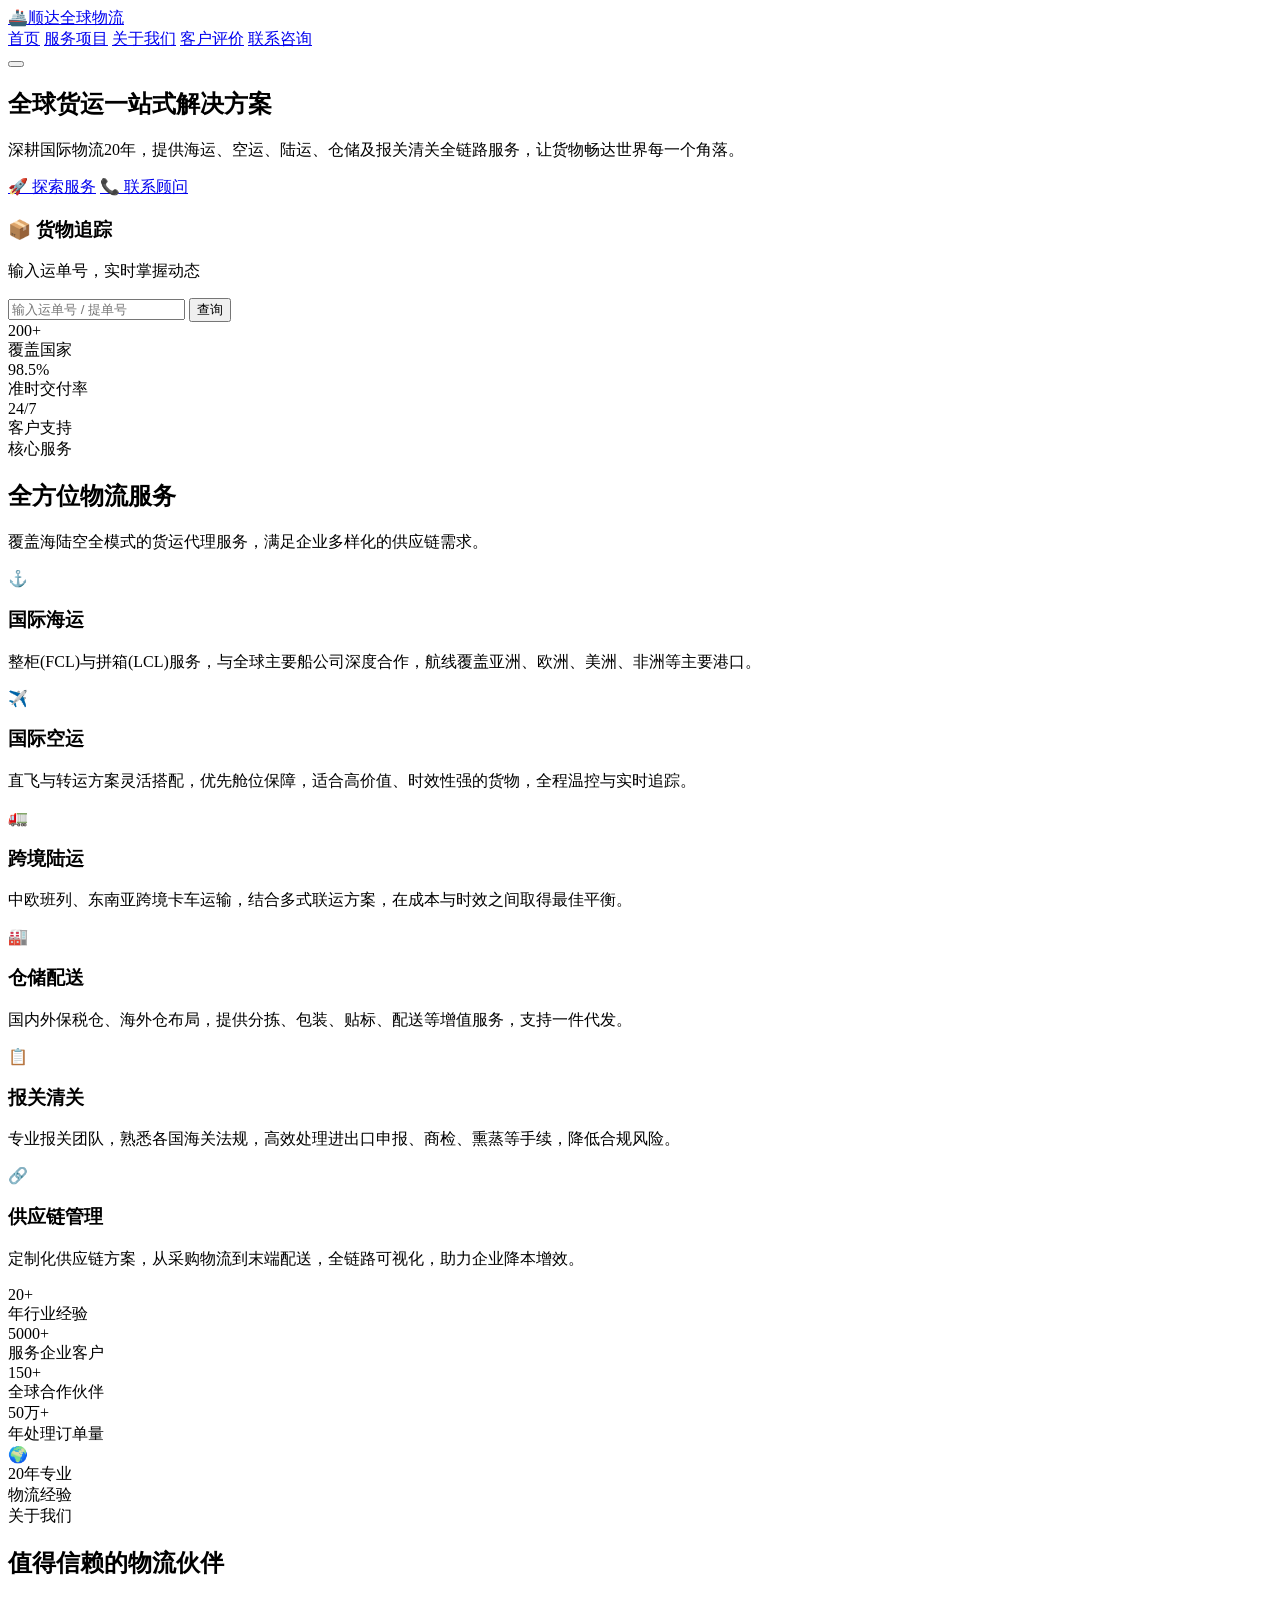
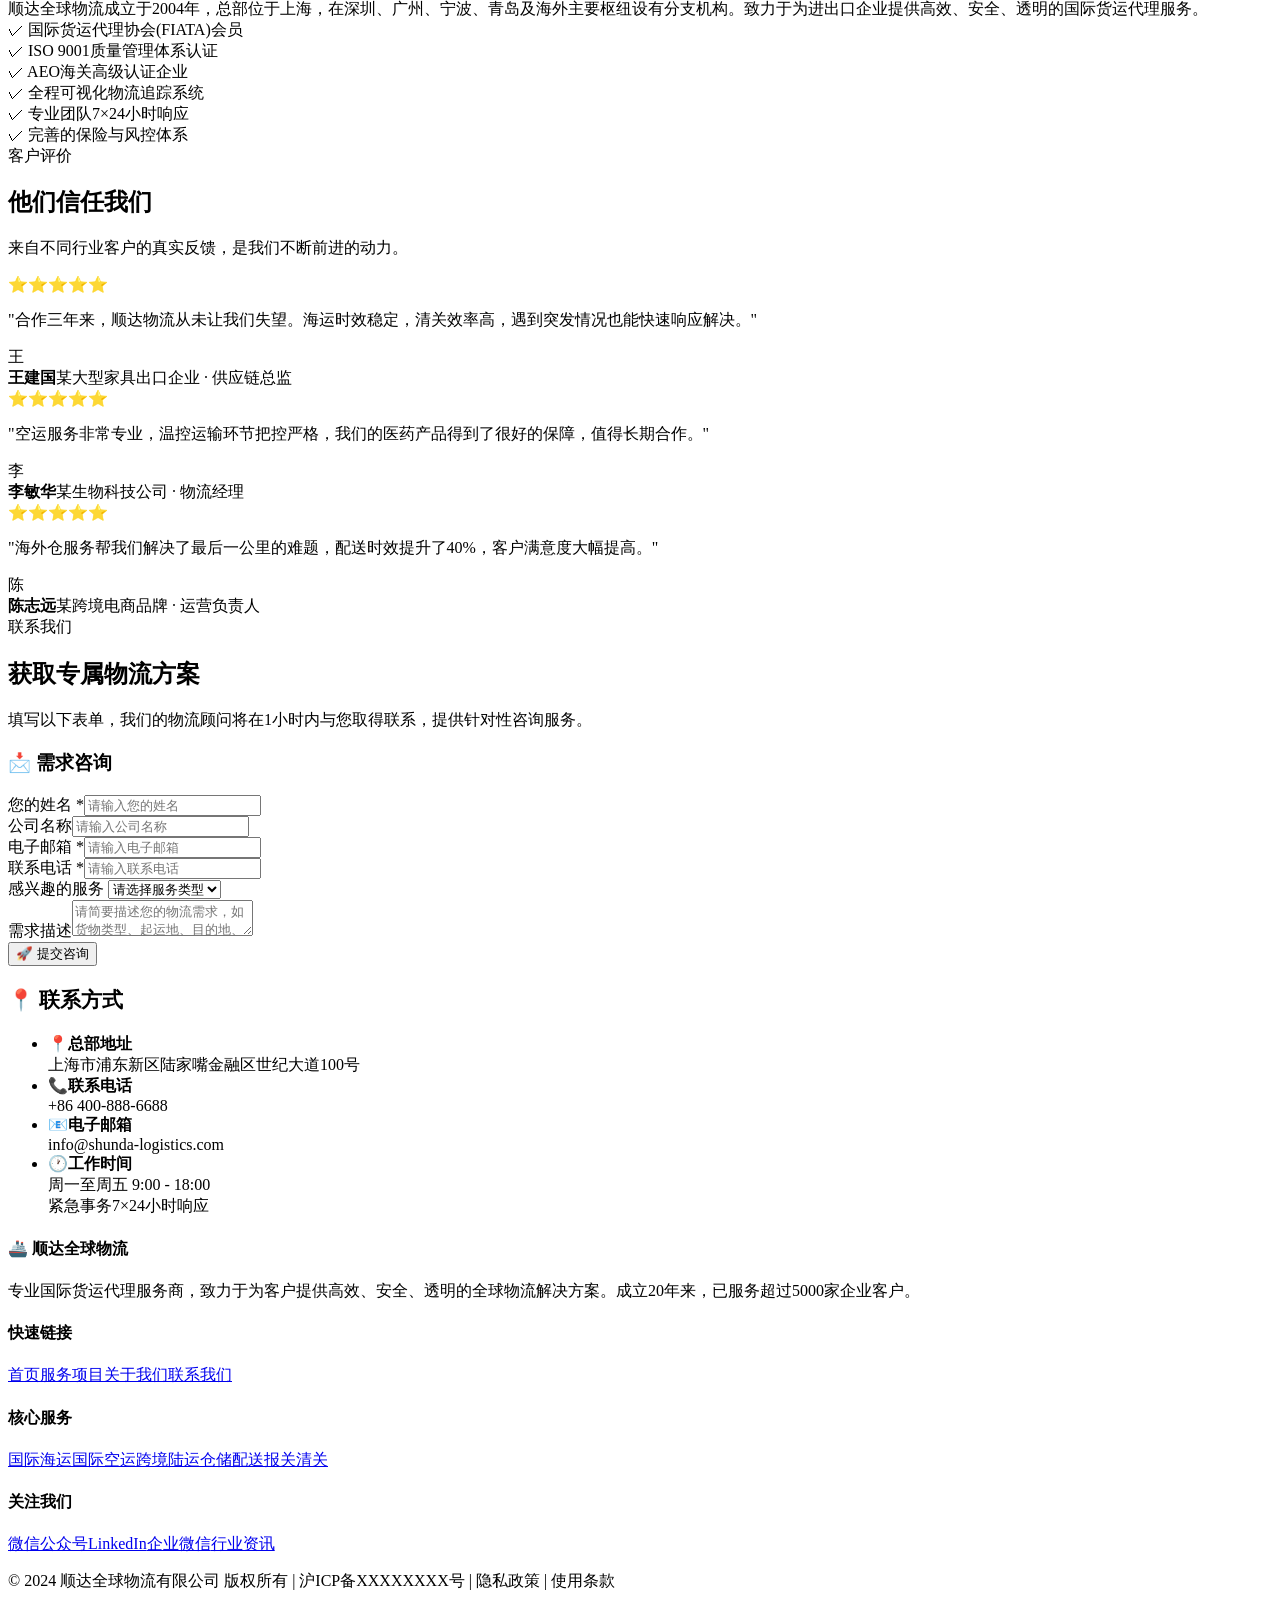
==== ywhy.html @ 7a12a0d1 "Create ywhy.html" ====
<!DOCTYPE html>
<html lang="zh-CN">
<head>
  <meta charset="UTF-8">
  <meta name="viewport" content="width=device-width, initial-scale=1.0">
  <title>顺达全球物流 - 国际货运代理专家</title>
  <meta name="description" content="顺达全球物流，专业提供国际海运、空运、陆运、仓储配送及报关清关一站式货运代理服务，覆盖全球200+国家和地区。">
  <meta name="keywords" content="货代,货运代理,国际物流,海运,空运,仓储,报关,供应链">
  <link rel="stylesheet" type="text/css" href="官网.css">

</head>
<body>
<header class="header" id="header">
  <div class="header-inner">
    <a href="#" class="logo"><span class="logo-icon">🚢</span>顺达全球物流</a>
    <nav class="nav" id="nav">
      <a href="#home">首页</a>
      <a href="#services">服务项目</a>
      <a href="#about">关于我们</a>
      <a href="#testimonials">客户评价</a>
      <a href="#contact" class="btn-header">联系咨询</a>
    </nav>
    <button class="hamburger" id="hamburger" aria-label="菜单"><span></span><span></span><span></span></button>
  </div>
</header>
<div class="nav-overlay" id="navOverlay"></div>

<section class="hero" id="home">
  <div class="hero-bg-pattern"></div>
  <div class="hero-content">
    <div class="hero-text animate-on-scroll">
      <h1>全球货运<span>一站式</span>解决方案</h1>
      <p>深耕国际物流20年，提供海运、空运、陆运、仓储及报关清关全链路服务，让货物畅达世界每一个角落。</p>
      <div class="hero-buttons">
        <a href="#services" class="btn btn-primary">🚀 探索服务</a>
        <a href="#contact" class="btn btn-outline">📞 联系顾问</a>
      </div>
    </div>
    <div class="hero-visual animate-on-scroll">
      <div class="hero-card">
        <h3>📦 货物追踪</h3>
        <p class="sub">输入运单号，实时掌握动态</p>
        <div class="tracking-row">
          <input type="text" placeholder="输入运单号 / 提单号" aria-label="运单号">
          <button class="btn-sm">查询</button>
        </div>
        <div class="hero-stats">
          <div class="stat"><div class="num">200+</div><div class="label">覆盖国家</div></div>
          <div class="stat"><div class="num">98.5%</div><div class="label">准时交付率</div></div>
          <div class="stat"><div class="num">24/7</div><div class="label">客户支持</div></div>
        </div>
      </div>
    </div>
  </div>
</section>

<section class="section" id="services">
  <div class="section-inner">
    <span class="section-label">核心服务</span>
    <h2 class="section-title">全方位物流服务</h2>
    <p class="section-desc">覆盖海陆空全模式的货运代理服务，满足企业多样化的供应链需求。</p>
    <div class="services-grid">
      <div class="service-card animate-on-scroll"><div class="service-icon ocean">⚓</div><h3>国际海运</h3><p>整柜(FCL)与拼箱(LCL)服务，与全球主要船公司深度合作，航线覆盖亚洲、欧洲、美洲、非洲等主要港口。</p></div>
      <div class="service-card animate-on-scroll"><div class="service-icon air">✈️</div><h3>国际空运</h3><p>直飞与转运方案灵活搭配，优先舱位保障，适合高价值、时效性强的货物，全程温控与实时追踪。</p></div>
      <div class="service-card animate-on-scroll"><div class="service-icon land">🚛</div><h3>跨境陆运</h3><p>中欧班列、东南亚跨境卡车运输，结合多式联运方案，在成本与时效之间取得最佳平衡。</p></div>
      <div class="service-card animate-on-scroll"><div class="service-icon warehouse">🏭</div><h3>仓储配送</h3><p>国内外保税仓、海外仓布局，提供分拣、包装、贴标、配送等增值服务，支持一件代发。</p></div>
      <div class="service-card animate-on-scroll"><div class="service-icon customs">📋</div><h3>报关清关</h3><p>专业报关团队，熟悉各国海关法规，高效处理进出口申报、商检、熏蒸等手续，降低合规风险。</p></div>
      <div class="service-card animate-on-scroll"><div class="service-icon supply">🔗</div><h3>供应链管理</h3><p>定制化供应链方案，从采购物流到末端配送，全链路可视化，助力企业降本增效。</p></div>
    </div>
  </div>
</section>

<section class="stats-section">
  <div class="stats-grid">
    <div class="stat-item"><div class="stat-num">20+</div><div class="stat-label">年行业经验</div></div>
    <div class="stat-item"><div class="stat-num">5000+</div><div class="stat-label">服务企业客户</div></div>
    <div class="stat-item"><div class="stat-num">150+</div><div class="stat-label">全球合作伙伴</div></div>
    <div class="stat-item"><div class="stat-num">50万+</div><div class="stat-label">年处理订单量</div></div>
  </div>
</section>

<section class="section" id="about">
  <div class="section-inner">
    <div class="about-grid">
      <div class="about-image-wrapper animate-on-scroll">
        <span class="about-image-placeholder">🌍</span>
        <div class="about-badge"><span class="years">20</span><span class="years-label">年专业<br>物流经验</span></div>
      </div>
      <div class="animate-on-scroll">
        <span class="section-label">关于我们</span>
        <h2 class="section-title">值得信赖的物流伙伴</h2>
        <p class="section-desc" style="margin-bottom:0;">顺达全球物流成立于2004年，总部位于上海，在深圳、广州、宁波、青岛及海外主要枢纽设有分支机构。致力于为进出口企业提供高效、安全、透明的国际货运代理服务。</p>
        <div class="about-features">
          <div class="about-feature"><span class="check">✓</span> 国际货运代理协会(FIATA)会员</div>
          <div class="about-feature"><span class="check">✓</span> ISO 9001质量管理体系认证</div>
          <div class="about-feature"><span class="check">✓</span> AEO海关高级认证企业</div>
          <div class="about-feature"><span class="check">✓</span> 全程可视化物流追踪系统</div>
          <div class="about-feature"><span class="check">✓</span> 专业团队7×24小时响应</div>
          <div class="about-feature"><span class="check">✓</span> 完善的保险与风控体系</div>
        </div>
      </div>
    </div>
  </div>
</section>

<section class="section" id="testimonials" style="background:var(--light-bg);">
  <div class="section-inner">
    <span class="section-label">客户评价</span>
    <h2 class="section-title">他们信任我们</h2>
    <p class="section-desc">来自不同行业客户的真实反馈，是我们不断前进的动力。</p>
    <div class="testimonials-grid">
      <div class="testimonial-card animate-on-scroll"><div class="stars">⭐⭐⭐⭐⭐</div><p class="quote">"合作三年来，顺达物流从未让我们失望。海运时效稳定，清关效率高，遇到突发情况也能快速响应解决。"</p><div class="author"><div class="avatar">王</div><div class="author-info"><strong>王建国</strong><span>某大型家具出口企业 · 供应链总监</span></div></div></div>
      <div class="testimonial-card animate-on-scroll"><div class="stars">⭐⭐⭐⭐⭐</div><p class="quote">"空运服务非常专业，温控运输环节把控严格，我们的医药产品得到了很好的保障，值得长期合作。"</p><div class="author"><div class="avatar">李</div><div class="author-info"><strong>李敏华</strong><span>某生物科技公司 · 物流经理</span></div></div></div>
      <div class="testimonial-card animate-on-scroll"><div class="stars">⭐⭐⭐⭐⭐</div><p class="quote">"海外仓服务帮我们解决了最后一公里的难题，配送时效提升了40%，客户满意度大幅提高。"</p><div class="author"><div class="avatar">陈</div><div class="author-info"><strong>陈志远</strong><span>某跨境电商品牌 · 运营负责人</span></div></div></div>
    </div>
  </div>
</section>

<section class="section contact-section" id="contact">
  <div class="section-inner">
    <span class="section-label">联系我们</span>
    <h2 class="section-title">获取专属物流方案</h2>
    <p class="section-desc">填写以下表单，我们的物流顾问将在1小时内与您取得联系，提供针对性咨询服务。</p>
    <div class="contact-grid">
      <div class="contact-form animate-on-scroll">
        <h3>📩 需求咨询</h3>
        <form id="contactForm">
          <div class="form-group"><label for="name">您的姓名 *</label><input type="text" id="name" placeholder="请输入您的姓名" required></div>
          <div class="form-group"><label for="company">公司名称</label><input type="text" id="company" placeholder="请输入公司名称"></div>
          <div class="form-group"><label for="email">电子邮箱 *</label><input type="email" id="email" placeholder="请输入电子邮箱" required></div>
          <div class="form-group"><label for="phone">联系电话 *</label><input type="tel" id="phone" placeholder="请输入联系电话" required></div>
          <div class="form-group"><label for="service">感兴趣的服务</label>
            <select id="service">
              <option value="">请选择服务类型</option>
              <option value="ocean">国际海运</option><option value="air">国际空运</option><option value="land">跨境陆运</option>
              <option value="warehouse">仓储配送</option><option value="customs">报关清关</option><option value="supply">供应链管理</option><option value="other">其他</option>
            </select>
          </div>
          <div class="form-group"><label for="message">需求描述</label><textarea id="message" placeholder="请简要描述您的物流需求，如货物类型、起运地、目的地、预计货量等"></textarea></div>
          <button type="submit" class="btn-submit">🚀 提交咨询</button>
        </form>
      </div>
      <div class="animate-on-scroll">
        <h3 style="margin-bottom:20px; font-size:1.3rem;">📍 联系方式</h3>
        <ul class="contact-info-list">
          <li><span class="info-icon">📍</span><span><strong>总部地址</strong><br>上海市浦东新区陆家嘴金融区世纪大道100号</span></li>
          <li><span class="info-icon">📞</span><span><strong>联系电话</strong><br>+86 400-888-6688</span></li>
          <li><span class="info-icon">📧</span><span><strong>电子邮箱</strong><br>info@shunda-logistics.com</span></li>
          <li><span class="info-icon">🕐</span><span><strong>工作时间</strong><br>周一至周五 9:00 - 18:00<br>紧急事务7×24小时响应</span></li>
        </ul>
      </div>
    </div>
  </div>
</section>

<footer class="footer">
  <div class="footer-grid">
    <div><h4>🚢 顺达全球物流</h4><p>专业国际货运代理服务商，致力于为客户提供高效、安全、透明的全球物流解决方案。成立20年来，已服务超过5000家企业客户。</p></div>
    <div><h4>快速链接</h4><a href="#home">首页</a><a href="#services">服务项目</a><a href="#about">关于我们</a><a href="#contact">联系我们</a></div>
    <div><h4>核心服务</h4><a href="#services">国际海运</a><a href="#services">国际空运</a><a href="#services">跨境陆运</a><a href="#services">仓储配送</a><a href="#services">报关清关</a></div>
    <div><h4>关注我们</h4><a href="#">微信公众号</a><a href="#">LinkedIn</a><a href="#">企业微信</a><a href="#">行业资讯</a></div>
  </div>
  <div class="footer-bottom"><p>© 2024 顺达全球物流有限公司 版权所有 | 沪ICP备XXXXXXXX号 | 隐私政策 | 使用条款</p></div>
</footer>

<script>
  const hamburger = document.getElementById('hamburger');
  const nav = document.getElementById('nav');
  const navOverlay = document.getElementById('navOverlay');
  function toggleMenu() {
    hamburger.classList.toggle('active');
    nav.classList.toggle('active');
    navOverlay.classList.toggle('active');
    document.body.style.overflow = nav.classList.contains('active') ? 'hidden' : '';
  }
  hamburger.addEventListener('click', toggleMenu);
  navOverlay.addEventListener('click', toggleMenu);
  nav.querySelectorAll('a').forEach(link => link.addEventListener('click', () => { if (nav.classList.contains('active')) toggleMenu(); }));

  const header = document.getElementById('header');
  window.addEventListener('scroll', () => header.classList.toggle('scrolled', window.scrollY > 50));

  const observer = new IntersectionObserver((entries) => {
    entries.forEach(entry => { if (entry.isIntersecting) { entry.target.style.opacity = '1'; observer.unobserve(entry.target); } });
  }, { threshold: 0.15 });
  document.querySelectorAll('.animate-on-scroll').forEach(el => observer.observe(el));

  const contactForm = document.getElementById('contactForm');
  contactForm.addEventListener('submit', function(e) {
    e.preventDefault();
    const name = document.getElementById('name').value.trim();
    const email = document.getElementById('email').value.trim();
    const phone = document.getElementById('phone').value.trim();
    if (!name || !email || !phone) { alert('请填写必填字段（姓名、邮箱、电话）。'); return; }
    if (!/^\S+@\S+\.\S+$/.test(email)) { alert('请输入有效的电子邮箱地址。'); return; }
    const btn = contactForm.querySelector('.btn-submit');
    const original = btn.textContent;
    btn.textContent = '提交中...'; btn.disabled = true; btn.style.opacity = '0.7';
    setTimeout(() => {
      alert('✅ 感谢您的咨询！我们的物流顾问将尽快与您联系。');
      contactForm.reset();
      btn.textContent = original; btn.disabled = false; btn.style.opacity = '1';
    }, 1200);
  });

  document.querySelectorAll('a[href^="#"]').forEach(anchor => {
    anchor.addEventListener('click', function(e) {
      const id = this.getAttribute('href'); if (id === '#') return;
      const target = document.querySelector(id);
      if (target) {
        e.preventDefault();
        window.scrollTo({ top: target.getBoundingClientRect().top + window.pageYOffset - 75, behavior: 'smooth' });
      }
    });
  });
</script>
</body>
</html>
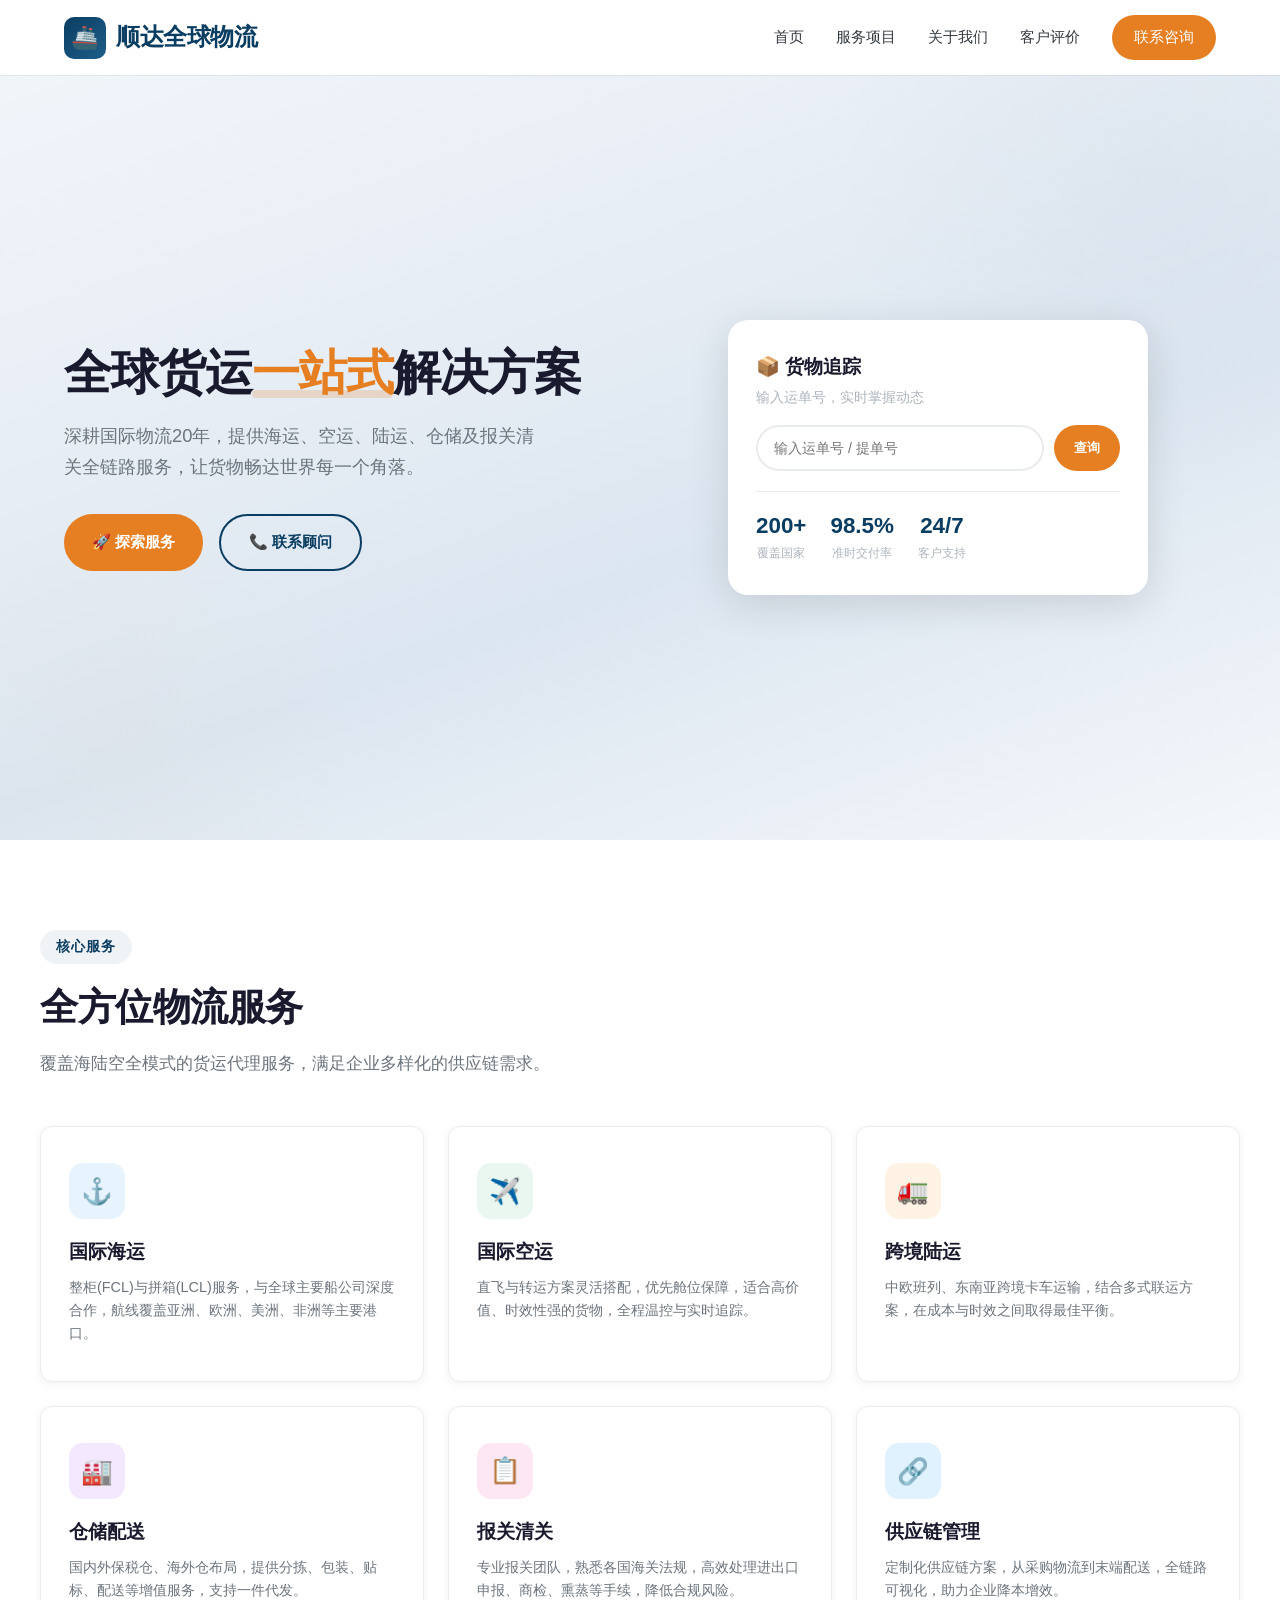
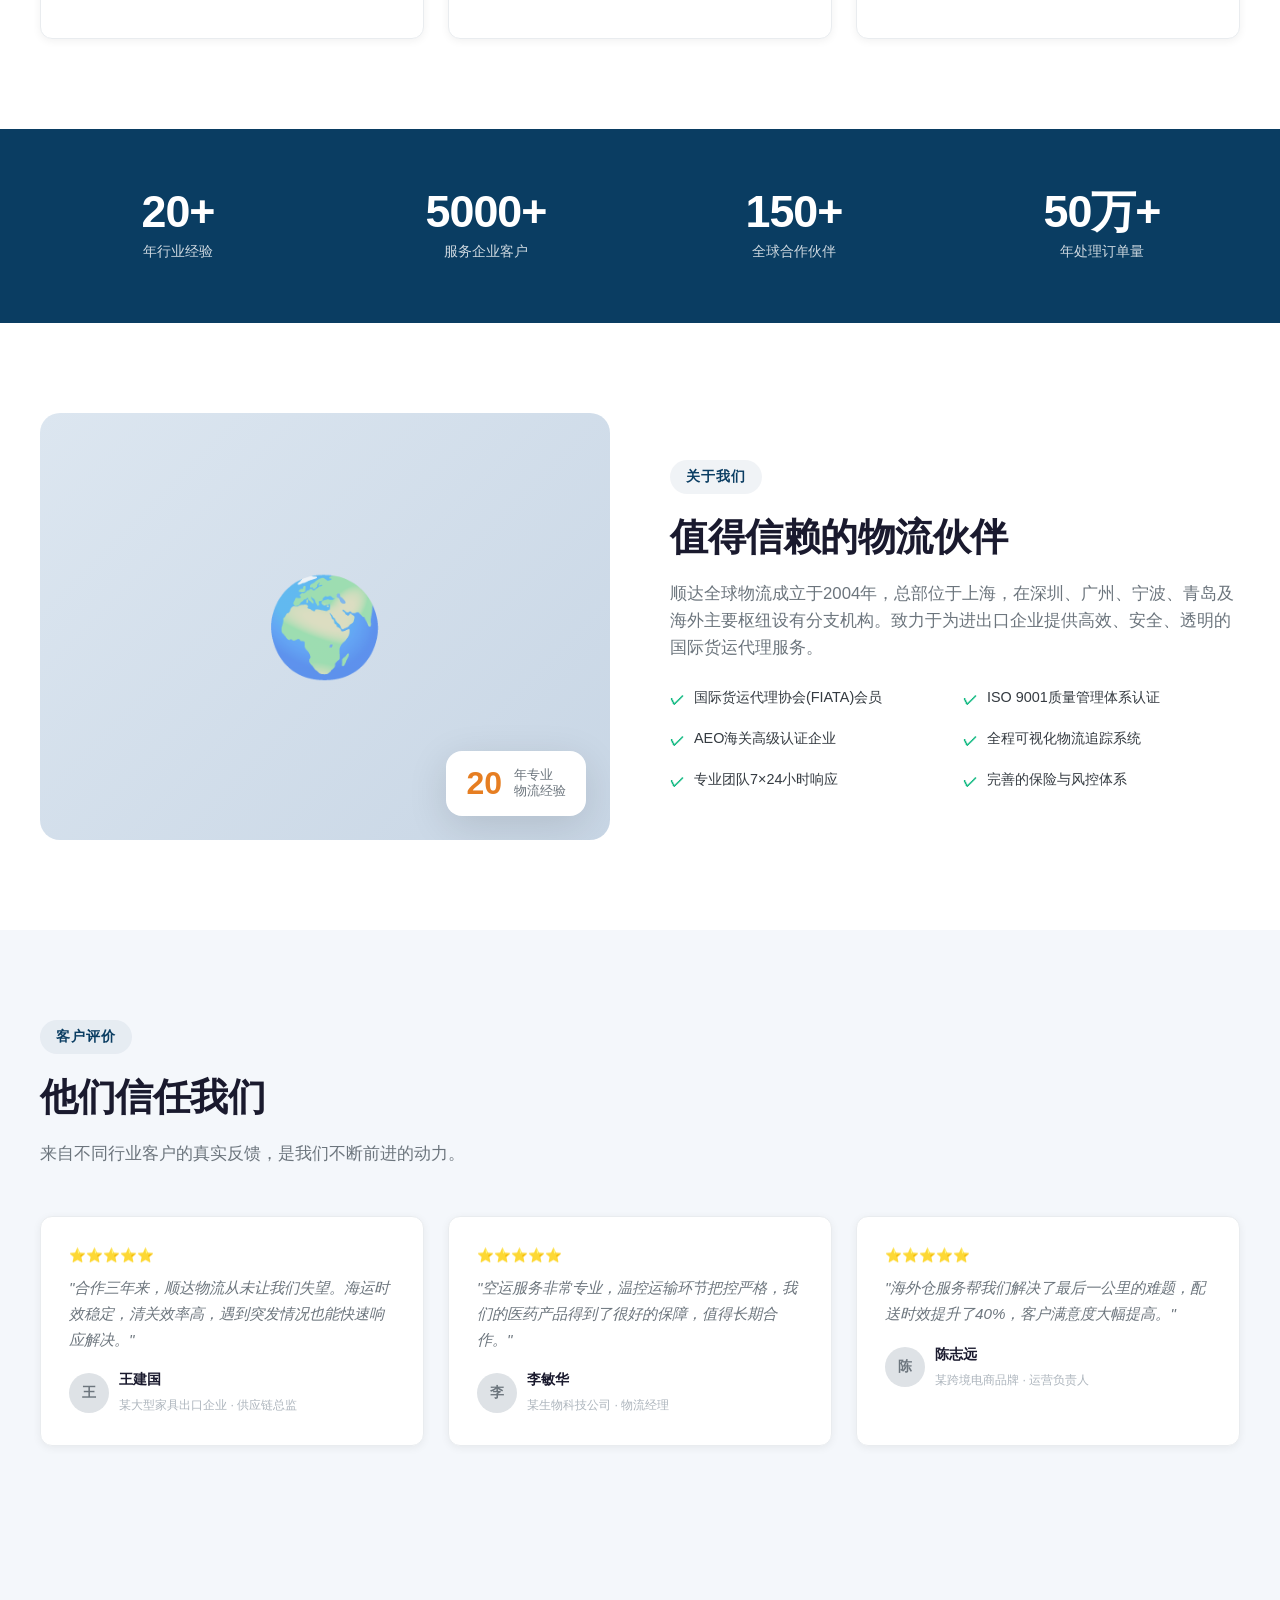
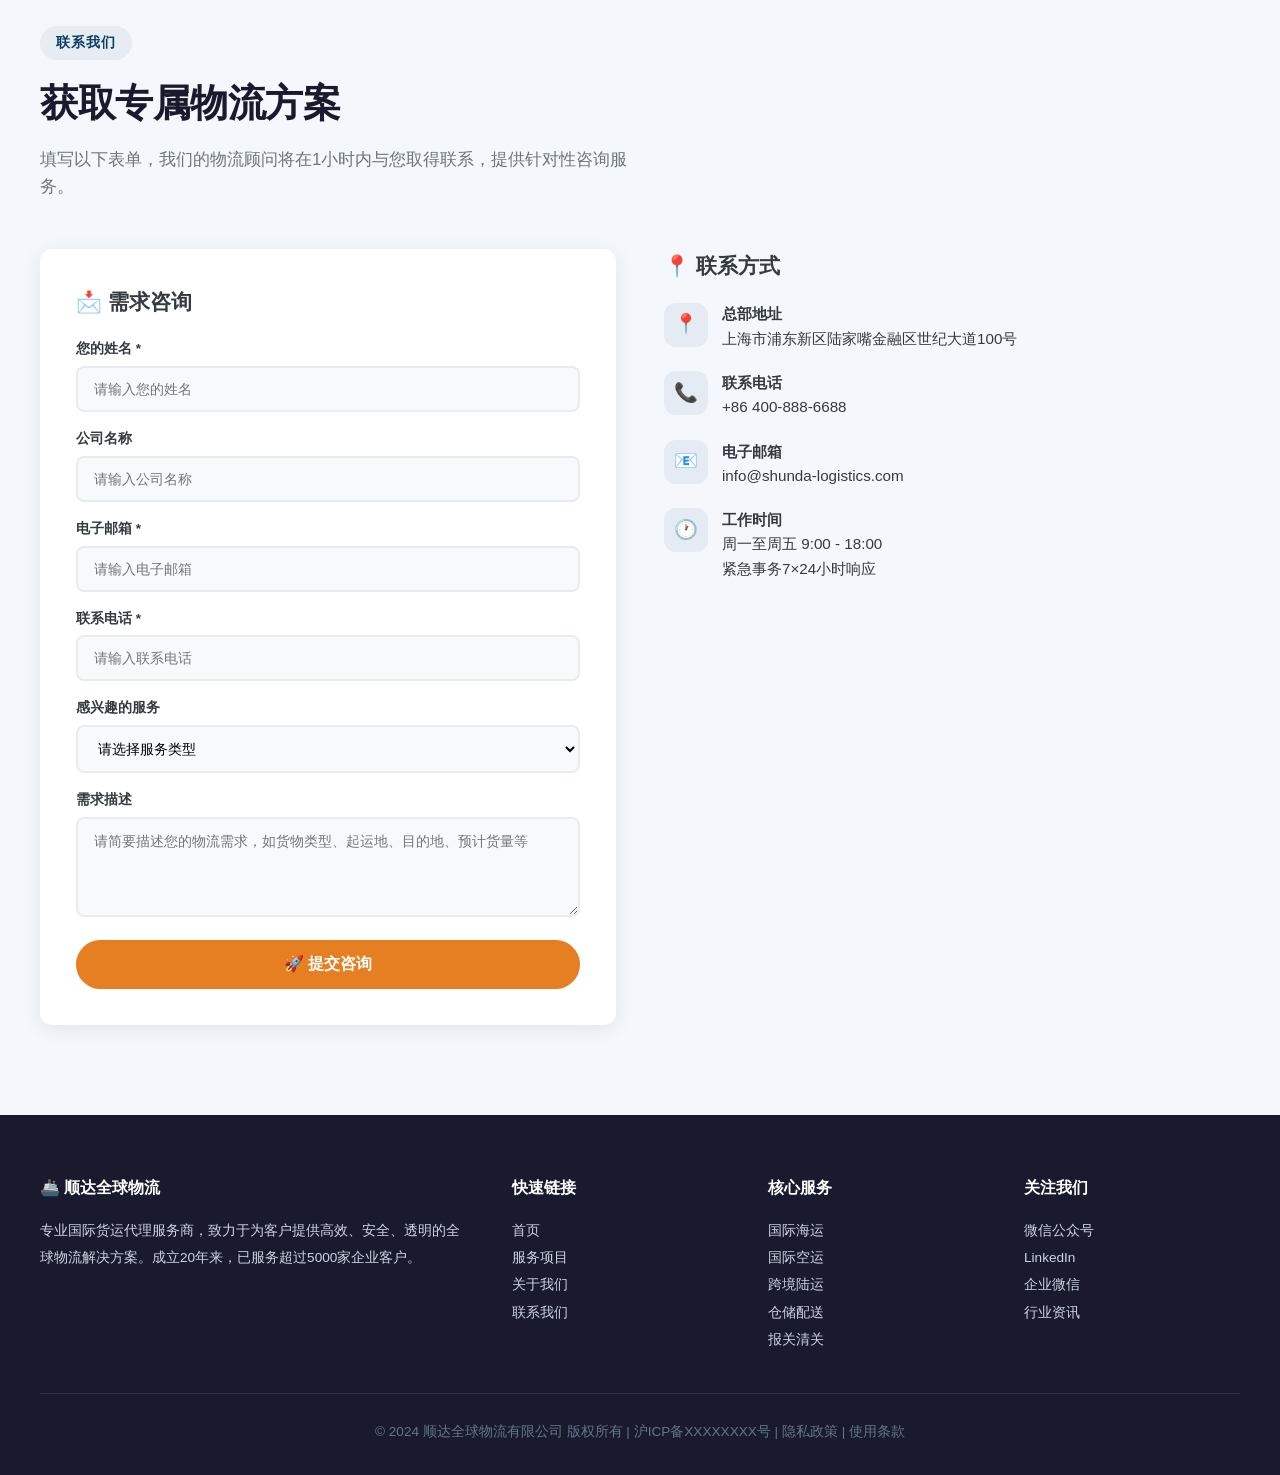
==== commit 16228d15: "Update ywhy.html" ====
--- a/ywhy.html
+++ b/ywhy.html
@@ -6,7 +6,7 @@
   <title>顺达全球物流 - 国际货运代理专家</title>
   <meta name="description" content="顺达全球物流，专业提供国际海运、空运、陆运、仓储配送及报关清关一站式货运代理服务，覆盖全球200+国家和地区。">
   <meta name="keywords" content="货代,货运代理,国际物流,海运,空运,仓储,报关,供应链">
-  <link rel="stylesheet" type="text/css" href="官网.css">
+  <link rel="stylesheet" type="text/css" href="ywhy.css">
 
 </head>
 <body>
--- a/ywhy.css
+++ b/ywhy.css
@@ -0,0 +1,315 @@
+
+:root {
+  --primary: #0a3d62;
+  --primary-light: #1e5f8a;
+  --accent: #e67e22;
+  --accent-hover: #d35400;
+  --white: #ffffff;
+  --light-bg: #f4f7fb;
+  --gray-100: #f8f9fa;
+  --gray-200: #e9ecef;
+  --gray-300: #dee2e6;
+  --gray-400: #adb5bd;
+  --gray-600: #6c757d;
+  --gray-800: #343a40;
+  --gray-900: #1a1a2e;
+  --shadow-sm: 0 2px 8px rgba(0,0,0,0.06);
+  --shadow: 0 4px 20px rgba(0,0,0,0.08);
+  --shadow-lg: 0 10px 40px rgba(0,0,0,0.12);
+  --radius: 12px;
+  --radius-sm: 8px;
+  --transition: 0.3s cubic-bezier(0.4,0,0.2,1);
+  --max-width: 1200px;
+  --header-height: 75px;
+}
+* { margin:0; padding:0; box-sizing:border-box; }
+html { scroll-behavior:smooth; scroll-padding-top: var(--header-height); }
+body {
+  font-family: 'Segoe UI','PingFang SC','Microsoft YaHei','Helvetica Neue',sans-serif;
+  line-height:1.6; color:var(--gray-800); background:var(--white);
+  overflow-x:hidden; -webkit-font-smoothing:antialiased;
+}
+
+/* HEADER */
+.header {
+  position:fixed; top:0; left:0; width:100%; height:var(--header-height);
+  background:rgba(255,255,255,0.96); backdrop-filter:blur(16px);
+  -webkit-backdrop-filter:blur(16px); box-shadow:0 1px 0 rgba(0,0,0,0.05);
+  z-index:1000; transition:var(--transition);
+}
+.header.scrolled { box-shadow:var(--shadow-sm); }
+.header-inner {
+  max-width:var(--max-width); margin:0 auto; padding:0 24px;
+  height:100%; display:flex; align-items:center; justify-content:space-between;
+}
+.logo {
+  display:flex; align-items:center; gap:10px; text-decoration:none;
+  color:var(--primary); font-weight:700; font-size:1.5rem; letter-spacing:-0.5px;
+}
+.logo-icon {
+  width:42px; height:42px; background:linear-gradient(135deg,var(--primary),var(--primary-light));
+  border-radius:10px; display:flex; align-items:center; justify-content:center;
+  color:#fff; font-size:1.4rem;
+}
+.nav { display:flex; align-items:center; gap:32px; }
+.nav a {
+  text-decoration:none; color:var(--gray-800); font-weight:500; font-size:0.95rem;
+  position:relative; transition:var(--transition); white-space:nowrap;
+}
+.nav a::after {
+  content:''; position:absolute; bottom:-6px; left:0; width:0; height:2px;
+  background:var(--accent); border-radius:2px; transition:width 0.3s;
+}
+.nav a:hover { color:var(--primary); }
+.nav a:hover::after { width:100%; }
+.btn-header {
+  background:var(--accent); color:#fff !important; padding:10px 22px;
+  border-radius:50px; font-weight:600; transition:var(--transition);
+  text-decoration:none; font-size:0.9rem;
+}
+.btn-header:hover {
+  background:var(--accent-hover); transform:translateY(-1px);
+  box-shadow:0 4px 14px rgba(230,126,34,0.35);
+}
+.btn-header::after { display:none !important; }
+
+.hamburger {
+  display:none; flex-direction:column; gap:5px; cursor:pointer;
+  background:none; border:none; padding:8px; z-index:1001;
+}
+.hamburger span {
+  width:26px; height:2.5px; background:var(--gray-800);
+  border-radius:2px; transition:var(--transition);
+}
+.hamburger.active span:nth-child(1) { transform:rotate(45deg) translate(5px,5px); }
+.hamburger.active span:nth-child(2) { opacity:0; }
+.hamburger.active span:nth-child(3) { transform:rotate(-45deg) translate(5px,-5px); }
+
+/* HERO */
+.hero {
+  margin-top:var(--header-height); min-height:85vh; display:flex;
+  align-items:center; position:relative;
+  background:linear-gradient(160deg,#f0f5fa 0%,#e8eef5 30%,#dce6f0 60%,#f4f7fb 100%);
+  overflow:hidden;
+}
+.hero-bg-pattern { position:absolute; inset:0; pointer-events:none; opacity:0.35; }
+.hero-bg-pattern::before {
+  content:''; position:absolute; top:-30%; right:-15%; width:650px; height:650px;
+  border-radius:50%; background:radial-gradient(circle,rgba(10,61,98,0.08) 0%,transparent 70%);
+}
+.hero-bg-pattern::after {
+  content:''; position:absolute; bottom:-20%; left:-10%; width:500px; height:500px;
+  border-radius:50%; background:radial-gradient(circle,rgba(230,126,34,0.06) 0%,transparent 70%);
+}
+.hero-content {
+  max-width:var(--max-width); margin:0 auto; padding:40px 24px;
+  display:grid; grid-template-columns:1fr 1fr; gap:40px; align-items:center;
+  position:relative; z-index:1; width:100%;
+}
+.hero-text h1 {
+  font-size:3rem; font-weight:800; color:var(--gray-900);
+  line-height:1.2; letter-spacing:-1px; margin-bottom:18px;
+}
+.hero-text h1 span {
+  color:var(--accent); position:relative; display:inline-block;
+}
+.hero-text h1 span::after {
+  content:''; position:absolute; bottom:4px; left:0; width:100%; height:8px;
+  background:rgba(230,126,34,0.2); border-radius:4px; z-index:-1;
+}
+.hero-text p {
+  font-size:1.15rem; color:var(--gray-600); margin-bottom:32px;
+  max-width:480px; line-height:1.7;
+}
+.hero-buttons { display:flex; gap:16px; flex-wrap:wrap; }
+.btn {
+  display:inline-flex; align-items:center; gap:8px; padding:14px 28px;
+  border-radius:50px; font-weight:600; font-size:0.95rem; cursor:pointer;
+  text-decoration:none; transition:var(--transition); border:none; white-space:nowrap;
+}
+.btn-primary { background:var(--accent); color:#fff; }
+.btn-primary:hover { background:var(--accent-hover); transform:translateY(-2px); box-shadow:0 8px 24px rgba(230,126,34,0.3); }
+.btn-outline { background:transparent; color:var(--primary); border:2px solid var(--primary); }
+.btn-outline:hover { background:var(--primary); color:#fff; transform:translateY(-2px); }
+.hero-visual { display:flex; justify-content:center; align-items:center; }
+.hero-card {
+  background:#fff; border-radius:20px; padding:32px 28px;
+  box-shadow:var(--shadow-lg); width:100%; max-width:420px; position:relative;
+}
+.hero-card .tracking-row { display:flex; gap:10px; margin-top:16px; }
+.hero-card input {
+  flex:1; padding:13px 16px; border:2px solid var(--gray-200);
+  border-radius:50px; font-size:0.9rem; outline:none; transition:var(--transition);
+  font-family:inherit;
+}
+.hero-card input:focus { border-color:var(--accent); }
+.hero-card .btn-sm {
+  padding:13px 20px; background:var(--accent); color:#fff; border:none;
+  border-radius:50px; cursor:pointer; font-weight:600; transition:var(--transition);
+}
+.hero-card .btn-sm:hover { background:var(--accent-hover); }
+.hero-card h3 { font-size:1.2rem; margin-bottom:4px; color:var(--gray-900); }
+.hero-card .sub { font-size:0.85rem; color:var(--gray-400); margin-bottom:8px; }
+.hero-stats { display:flex; gap:24px; margin-top:20px; padding-top:16px; border-top:1px solid var(--gray-200); }
+.hero-stats .stat { text-align:center; }
+.hero-stats .stat .num { font-size:1.4rem; font-weight:700; color:var(--primary); }
+.hero-stats .stat .label { font-size:0.75rem; color:var(--gray-400); }
+
+/* SECTIONS */
+.section { padding:90px 24px; }
+.section-inner { max-width:var(--max-width); margin:0 auto; }
+.section-label {
+  display:inline-block; background:rgba(10,61,98,0.06); color:var(--primary);
+  padding:6px 16px; border-radius:50px; font-size:0.85rem; font-weight:600;
+  letter-spacing:1px; text-transform:uppercase; margin-bottom:12px;
+}
+.section-title { font-size:2.4rem; font-weight:700; color:var(--gray-900); margin-bottom:14px; letter-spacing:-0.5px; }
+.section-desc { font-size:1.05rem; color:var(--gray-600); max-width:600px; margin-bottom:48px; }
+.text-center { text-align:center; }
+.mx-auto { margin-left:auto; margin-right:auto; }
+
+.services-grid { display:grid; grid-template-columns:repeat(3,1fr); gap:24px; }
+.service-card {
+  background:#fff; border-radius:var(--radius); padding:36px 28px;
+  box-shadow:var(--shadow-sm); border:1px solid var(--gray-200);
+  transition:var(--transition); position:relative; overflow:hidden;
+}
+.service-card:hover { transform:translateY(-6px); box-shadow:var(--shadow-lg); border-color:transparent; }
+.service-card::before {
+  content:''; position:absolute; top:0; left:0; width:100%; height:4px;
+  background:linear-gradient(90deg,var(--primary),var(--accent));
+  transform:scaleX(0); transform-origin:left; transition:transform 0.4s;
+}
+.service-card:hover::before { transform:scaleX(1); }
+.service-icon {
+  width:56px; height:56px; border-radius:14px; display:flex;
+  align-items:center; justify-content:center; font-size:1.6rem; margin-bottom:18px;
+}
+.service-icon.ocean { background:#e8f4fd; color:#1a73e8; }
+.service-icon.air { background:#eaf7f0; color:#0d9488; }
+.service-icon.land { background:#fef3e4; color:#e67e22; }
+.service-icon.warehouse { background:#f3e8ff; color:#7c3aed; }
+.service-icon.customs { background:#fce7f3; color:#db2777; }
+.service-icon.supply { background:#e0f2fe; color:#0284c7; }
+.service-card h3 { font-size:1.2rem; margin-bottom:8px; color:var(--gray-900); }
+.service-card p { font-size:0.9rem; color:var(--gray-600); line-height:1.6; }
+
+.about-grid { display:grid; grid-template-columns:1fr 1fr; gap:60px; align-items:center; }
+.about-image-wrapper {
+  position:relative; border-radius:20px; overflow:hidden; aspect-ratio:4/3;
+  background:linear-gradient(135deg,#dce6f0,#c8d6e5);
+  display:flex; align-items:center; justify-content:center;
+}
+.about-image-placeholder { font-size:6rem; opacity:0.6; }
+.about-badge {
+  position:absolute; bottom:24px; right:24px; background:#fff;
+  border-radius:16px; padding:16px 20px; box-shadow:var(--shadow-lg);
+  display:flex; align-items:center; gap:12px;
+}
+.about-badge .years { font-size:2rem; font-weight:800; color:var(--accent); line-height:1; }
+.about-badge .years-label { font-size:0.8rem; color:var(--gray-600); line-height:1.3; }
+.about-features { display:grid; grid-template-columns:1fr 1fr; gap:16px; margin-top:24px; }
+.about-feature { display:flex; align-items:flex-start; gap:10px; font-size:0.9rem; color:var(--gray-800); }
+.about-feature .check { color:#10b981; font-weight:700; flex-shrink:0; margin-top:2px; }
+
+.stats-section { background:var(--primary); color:#fff; padding:60px 24px; }
+.stats-grid { max-width:var(--max-width); margin:0 auto; display:grid; grid-template-columns:repeat(4,1fr); gap:32px; text-align:center; }
+.stat-item .stat-num { font-size:2.8rem; font-weight:800; letter-spacing:-1px; line-height:1; }
+.stat-item .stat-label { font-size:0.9rem; opacity:0.8; margin-top:6px; }
+
+.testimonials-grid { display:grid; grid-template-columns:repeat(3,1fr); gap:24px; }
+.testimonial-card {
+  background:#fff; border-radius:var(--radius); padding:28px;
+  box-shadow:var(--shadow-sm); border:1px solid var(--gray-200); transition:var(--transition);
+}
+.testimonial-card:hover { box-shadow:var(--shadow); }
+.testimonial-card .quote { font-size:0.95rem; color:var(--gray-600); line-height:1.7; margin-bottom:16px; font-style:italic; }
+.testimonial-card .author { display:flex; align-items:center; gap:10px; }
+.testimonial-card .avatar {
+  width:40px; height:40px; border-radius:50%; background:var(--gray-300);
+  display:flex; align-items:center; justify-content:center; font-weight:700;
+  color:var(--gray-600); font-size:0.85rem;
+}
+.testimonial-card .author-info strong { display:block; font-size:0.9rem; color:var(--gray-900); }
+.testimonial-card .author-info span { font-size:0.78rem; color:var(--gray-400); }
+.stars { color:#f59e0b; font-size:0.85rem; margin-bottom:8px; }
+
+.contact-section { background:var(--light-bg); }
+.contact-grid { display:grid; grid-template-columns:1fr 1fr; gap:48px; align-items:start; }
+.contact-form { background:#fff; border-radius:var(--radius); padding:36px; box-shadow:var(--shadow); }
+.contact-form h3 { margin-bottom:20px; font-size:1.3rem; }
+.form-group { margin-bottom:16px; }
+.form-group label { display:block; font-weight:600; font-size:0.85rem; margin-bottom:6px; color:var(--gray-800); }
+.form-group input,.form-group select,.form-group textarea {
+  width:100%; padding:13px 16px; border:2px solid var(--gray-200);
+  border-radius:var(--radius-sm); font-size:0.9rem; font-family:inherit;
+  outline:none; transition:var(--transition); background:var(--gray-100);
+}
+.form-group input:focus,.form-group select:focus,.form-group textarea:focus { border-color:var(--accent); background:#fff; }
+.form-group textarea { resize:vertical; min-height:100px; }
+.btn-submit {
+  width:100%; padding:14px; background:var(--accent); color:#fff;
+  border:none; border-radius:50px; font-size:1rem; font-weight:600;
+  cursor:pointer; transition:var(--transition); font-family:inherit;
+}
+.btn-submit:hover { background:var(--accent-hover); box-shadow:0 8px 24px rgba(230,126,34,0.3); }
+.contact-info-list { list-style:none; display:flex; flex-direction:column; gap:20px; }
+.contact-info-list li { display:flex; align-items:flex-start; gap:14px; font-size:0.95rem; color:var(--gray-800); }
+.contact-info-list .info-icon {
+  width:44px; height:44px; border-radius:12px; background:rgba(10,61,98,0.06);
+  display:flex; align-items:center; justify-content:center; font-size:1.2rem; flex-shrink:0;
+}
+
+.footer { background:var(--gray-900); color:#cbd5e1; padding:60px 24px 30px; }
+.footer-grid {
+  max-width:var(--max-width); margin:0 auto; display:grid;
+  grid-template-columns:2fr 1fr 1fr 1fr; gap:40px; margin-bottom:40px;
+}
+.footer h4 { color:#fff; font-size:1rem; margin-bottom:16px; }
+.footer p,.footer a { font-size:0.85rem; line-height:2; }
+.footer a { color:#cbd5e1; text-decoration:none; transition:var(--transition); display:block; }
+.footer a:hover { color:var(--accent); }
+.footer-bottom {
+  max-width:var(--max-width); margin:0 auto; border-top:1px solid rgba(255,255,255,0.1);
+  padding-top:24px; text-align:center; font-size:0.8rem; color:#64748b;
+}
+
+@media (max-width:1024px) {
+  .services-grid { grid-template-columns:repeat(2,1fr); }
+  .testimonials-grid { grid-template-columns:repeat(2,1fr); }
+  .hero-content { grid-template-columns:1fr; text-align:center; }
+  .hero-text p { margin:0 auto 32px; max-width:500px; }
+  .hero-buttons { justify-content:center; }
+  .hero-visual { order:-1; }
+  .hero-card { max-width:380px; margin:0 auto; }
+  .hero { min-height:auto; padding:30px 0 50px; }
+  .hero-text h1 { font-size:2.4rem; }
+  .about-grid { grid-template-columns:1fr; gap:32px; }
+  .contact-grid { grid-template-columns:1fr; }
+  .footer-grid { grid-template-columns:1fr 1fr; }
+  .stats-grid { grid-template-columns:repeat(2,1fr); gap:28px; }
+}
+@media (max-width:768px) {
+  .nav {
+    position:fixed; top:0; right:-100%; width:280px; height:100vh; background:#fff;
+    flex-direction:column; padding:100px 32px 32px; gap:20px;
+    box-shadow:-4px 0 30px rgba(0,0,0,0.1); transition:right 0.35s ease; z-index:1000;
+  }
+  .nav.active { right:0; }
+  .hamburger { display:flex; }
+  .services-grid { grid-template-columns:1fr; }
+  .testimonials-grid { grid-template-columns:1fr; }
+  .section { padding:60px 16px; }
+  .section-title { font-size:1.8rem; }
+  .hero-text h1 { font-size:2rem; }
+  .hero-stats { flex-wrap:wrap; gap:14px; }
+  .footer-grid { grid-template-columns:1fr; gap:28px; }
+  .about-features { grid-template-columns:1fr; }
+}
+.nav-overlay { display:none; position:fixed; inset:0; background:rgba(0,0,0,0.4); z-index:999; }
+.nav-overlay.active { display:block; }
+@keyframes fadeInUp {
+  from { opacity:0; transform:translateY(30px); }
+  to { opacity:1; transform:translateY(0); }
+}
+.animate-on-scroll { animation:fadeInUp 0.7s ease forwards; opacity:0; }
